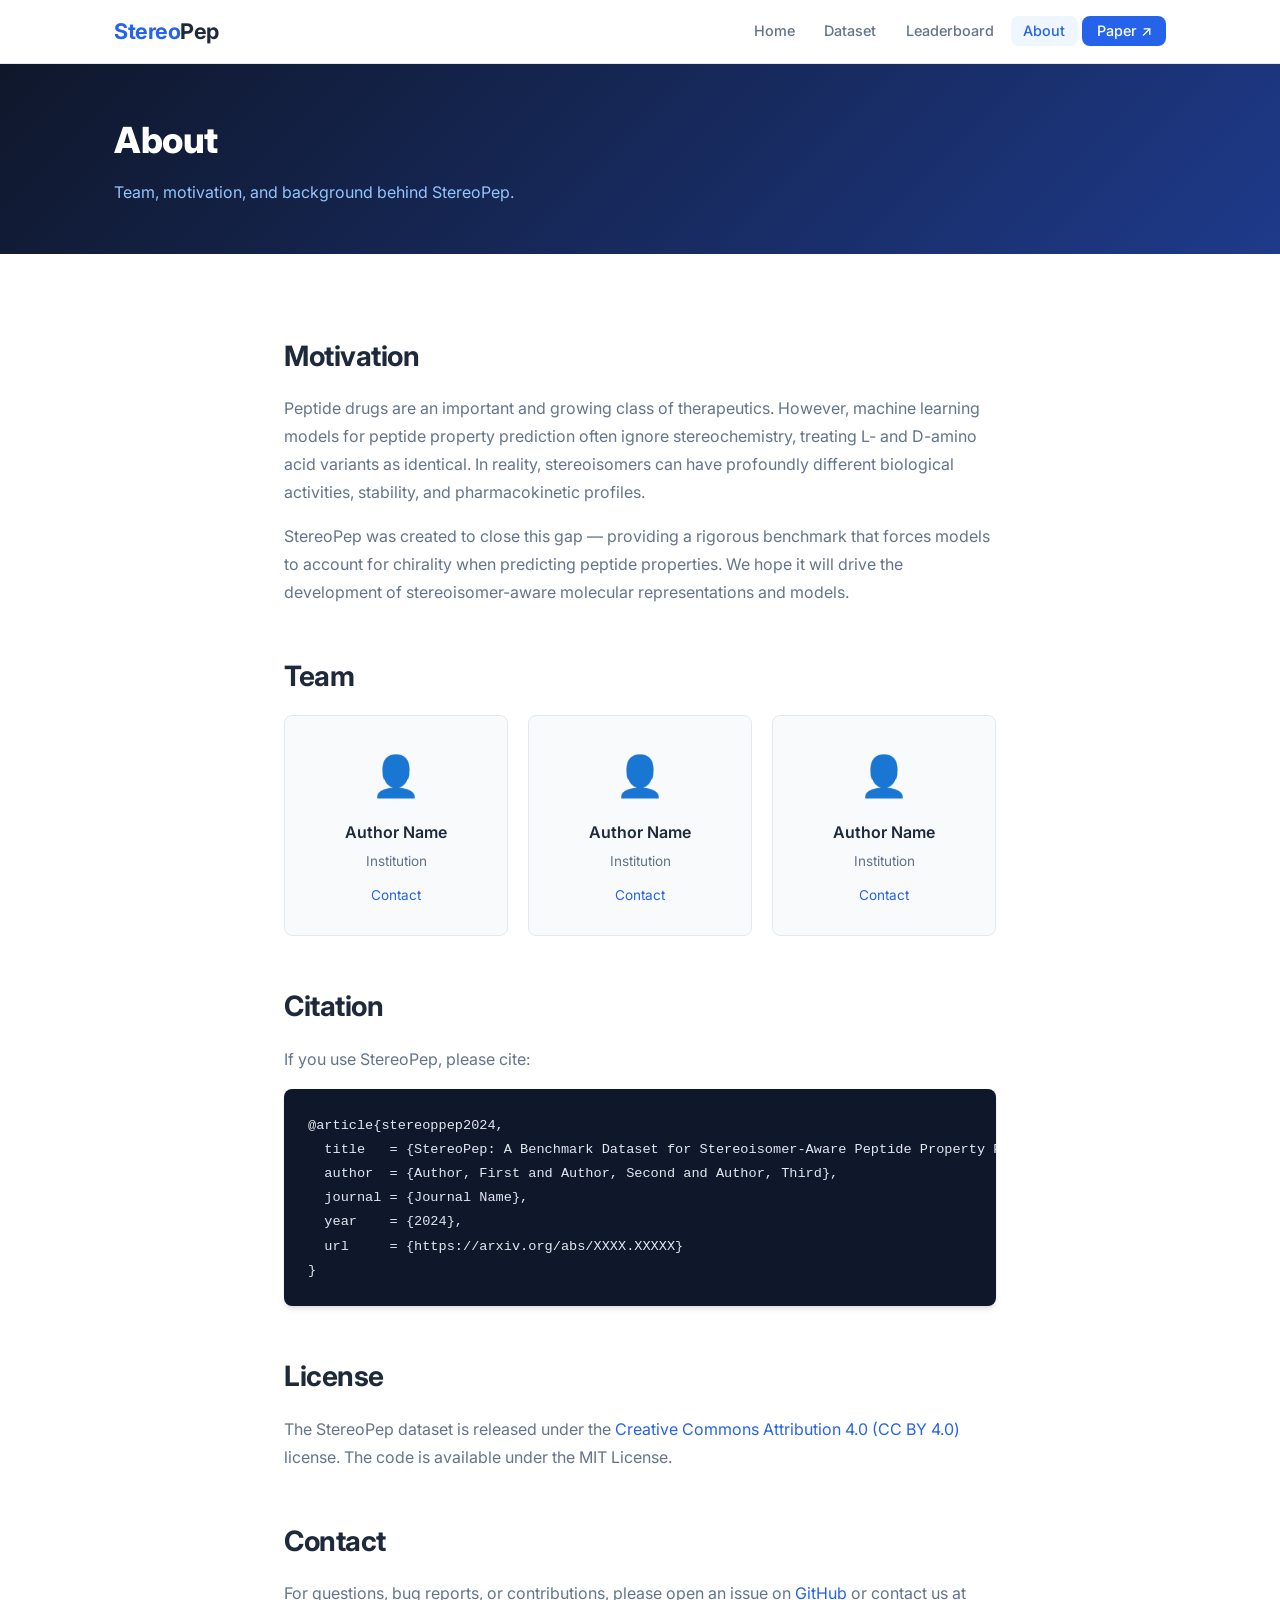
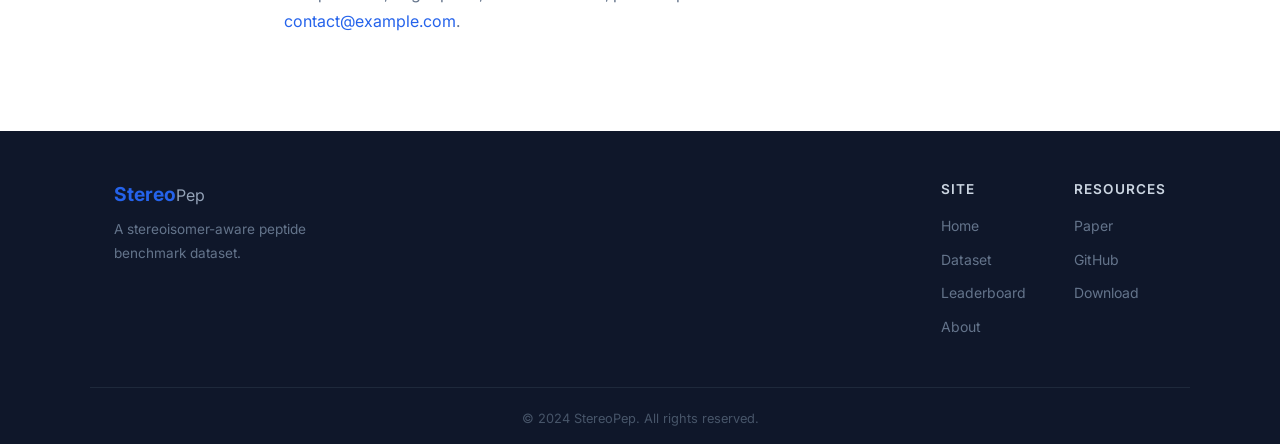
==== about.html @ b5c92046 "Added the template" ====
<!DOCTYPE html>
<html lang="en">
<head>
  <meta charset="UTF-8" />
  <meta name="viewport" content="width=device-width, initial-scale=1.0" />
  <title>About — StereoPep</title>
  <link rel="stylesheet" href="css/style.css" />
  <link rel="preconnect" href="https://fonts.googleapis.com" />
  <link href="https://fonts.googleapis.com/css2?family=Inter:wght@300;400;500;600;700&family=JetBrains+Mono:wght@400;500&display=swap" rel="stylesheet" />
</head>
<body>

  <nav class="navbar">
    <div class="container nav-inner">
      <a class="nav-logo" href="index.html"><span class="logo-accent">Stereo</span>Pep</a>
      <ul class="nav-links">
        <li><a href="index.html">Home</a></li>
        <li><a href="dataset.html">Dataset</a></li>
        <li><a href="leaderboard.html">Leaderboard</a></li>
        <li><a href="about.html" class="active">About</a></li>
        <li><a href="#" class="btn-nav" target="_blank" rel="noopener">Paper ↗</a></li>
      </ul>
      <button class="hamburger" aria-label="Toggle menu">&#9776;</button>
    </div>
  </nav>

  <div class="page-header">
    <div class="container">
      <h1>About</h1>
      <p>Team, motivation, and background behind StereoPep.</p>
    </div>
  </div>

  <section class="section section-white">
    <div class="container narrow">
      <h2 class="section-title">Motivation</h2>
      <p>
        Peptide drugs are an important and growing class of therapeutics. However, machine learning models
        for peptide property prediction often ignore stereochemistry, treating L- and D-amino acid variants
        as identical. In reality, stereoisomers can have profoundly different biological activities, stability,
        and pharmacokinetic profiles.
      </p>
      <p>
        StereoPep was created to close this gap — providing a rigorous benchmark that forces models to account
        for chirality when predicting peptide properties. We hope it will drive the development of
        stereoisomer-aware molecular representations and models.
      </p>

      <h2 class="section-title" style="margin-top: 3rem;">Team</h2>
      <div class="team-grid">
        <div class="team-card">
          <div class="team-avatar">👤</div>
          <h4>Author Name</h4>
          <p>Institution</p>
          <a href="#">Contact</a>
        </div>
        <div class="team-card">
          <div class="team-avatar">👤</div>
          <h4>Author Name</h4>
          <p>Institution</p>
          <a href="#">Contact</a>
        </div>
        <div class="team-card">
          <div class="team-avatar">👤</div>
          <h4>Author Name</h4>
          <p>Institution</p>
          <a href="#">Contact</a>
        </div>
      </div>

      <h2 class="section-title" style="margin-top: 3rem;">Citation</h2>
      <p>If you use StereoPep, please cite:</p>
      <pre class="code-block"><code>@article{stereoppep2024,
  title   = {StereoPep: A Benchmark Dataset for Stereoisomer-Aware Peptide Property Prediction},
  author  = {Author, First and Author, Second and Author, Third},
  journal = {Journal Name},
  year    = {2024},
  url     = {https://arxiv.org/abs/XXXX.XXXXX}
}</code></pre>

      <h2 class="section-title" style="margin-top: 3rem;">License</h2>
      <p>
        The StereoPep dataset is released under the
        <a href="https://creativecommons.org/licenses/by/4.0/" target="_blank" rel="noopener">Creative Commons Attribution 4.0 (CC BY 4.0)</a>
        license. The code is available under the MIT License.
      </p>

      <h2 class="section-title" style="margin-top: 3rem;">Contact</h2>
      <p>
        For questions, bug reports, or contributions, please open an issue on
        <a href="#" target="_blank" rel="noopener">GitHub</a> or contact us at
        <a href="mailto:contact@example.com">contact@example.com</a>.
      </p>
    </div>
  </section>

  <footer class="footer">
    <div class="container footer-inner">
      <div class="footer-brand">
        <span class="logo-accent">Stereo</span>Pep
        <p>A stereoisomer-aware peptide benchmark dataset.</p>
      </div>
      <div class="footer-links">
        <div class="footer-col">
          <h4>Site</h4>
          <ul>
            <li><a href="index.html">Home</a></li>
            <li><a href="dataset.html">Dataset</a></li>
            <li><a href="leaderboard.html">Leaderboard</a></li>
            <li><a href="about.html">About</a></li>
          </ul>
        </div>
        <div class="footer-col">
          <h4>Resources</h4>
          <ul>
            <li><a href="#" target="_blank" rel="noopener">Paper</a></li>
            <li><a href="#" target="_blank" rel="noopener">GitHub</a></li>
            <li><a href="#" target="_blank" rel="noopener">Download</a></li>
          </ul>
        </div>
      </div>
    </div>
    <div class="footer-bottom">
      <p>&copy; 2024 StereoPep. All rights reserved.</p>
    </div>
  </footer>

  <script src="js/main.js"></script>
</body>
</html>
---- css/style.css ----
/* ── Reset & Base ─────────────────────────────────────────────────── */
*, *::before, *::after { box-sizing: border-box; margin: 0; padding: 0; }

:root {
  --primary:     #2563eb;
  --primary-dk:  #1d4ed8;
  --accent:      #7c3aed;
  --bg-light:    #f8fafc;
  --bg-white:    #ffffff;
  --text:        #1e293b;
  --text-muted:  #64748b;
  --border:      #e2e8f0;
  --radius:      8px;
  --shadow:      0 1px 3px rgba(0,0,0,.08), 0 1px 2px rgba(0,0,0,.06);
  --shadow-md:   0 4px 6px -1px rgba(0,0,0,.1), 0 2px 4px -1px rgba(0,0,0,.06);
  --shadow-lg:   0 10px 15px -3px rgba(0,0,0,.1), 0 4px 6px -2px rgba(0,0,0,.05);
  --nav-h:       64px;
  --font:        'Inter', system-ui, sans-serif;
  --mono:        'JetBrains Mono', 'Fira Code', monospace;
}

html { scroll-behavior: smooth; }

body {
  font-family: var(--font);
  color: var(--text);
  background: var(--bg-white);
  line-height: 1.6;
  -webkit-font-smoothing: antialiased;
}

a { color: var(--primary); text-decoration: none; }
a:hover { text-decoration: underline; }

p { color: var(--text-muted); line-height: 1.75; }

/* ── Layout ───────────────────────────────────────────────────────── */
.container {
  max-width: 1100px;
  margin: 0 auto;
  padding: 0 1.5rem;
}
.container.narrow { max-width: 760px; }

/* ── Navbar ───────────────────────────────────────────────────────── */
.navbar {
  position: sticky;
  top: 0;
  z-index: 100;
  height: var(--nav-h);
  background: rgba(255,255,255,.92);
  backdrop-filter: blur(12px);
  border-bottom: 1px solid var(--border);
}

.nav-inner {
  display: flex;
  align-items: center;
  justify-content: space-between;
  height: 100%;
}

.nav-logo {
  font-size: 1.35rem;
  font-weight: 700;
  color: var(--text);
  text-decoration: none;
  letter-spacing: -.5px;
}

.logo-accent { color: var(--primary); }

.nav-links {
  display: flex;
  align-items: center;
  gap: 0.25rem;
  list-style: none;
}

.nav-links a {
  padding: .4rem .8rem;
  border-radius: var(--radius);
  font-size: .9rem;
  font-weight: 500;
  color: var(--text-muted);
  transition: color .15s, background .15s;
  text-decoration: none;
}

.nav-links a:hover,
.nav-links a.active {
  color: var(--primary);
  background: #eff6ff;
}

.btn-nav {
  background: var(--primary) !important;
  color: #fff !important;
  padding: .4rem .9rem !important;
}
.btn-nav:hover { background: var(--primary-dk) !important; }

.hamburger {
  display: none;
  background: none;
  border: none;
  font-size: 1.4rem;
  cursor: pointer;
  color: var(--text);
}

/* ── Hero ─────────────────────────────────────────────────────────── */
.hero {
  background: linear-gradient(135deg, #0f172a 0%, #1e3a8a 50%, #1d4ed8 100%);
  padding: 5rem 0 4rem;
  color: #fff;
  text-align: center;
}

.hero-inner { display: flex; flex-direction: column; align-items: center; gap: 1.5rem; }

.hero-badge {
  display: inline-block;
  background: rgba(255,255,255,.15);
  border: 1px solid rgba(255,255,255,.25);
  color: #bfdbfe;
  font-size: .8rem;
  font-weight: 600;
  letter-spacing: .08em;
  text-transform: uppercase;
  padding: .3rem .9rem;
  border-radius: 999px;
}

.hero-title {
  font-size: clamp(2.8rem, 6vw, 4.5rem);
  font-weight: 800;
  letter-spacing: -2px;
  color: #fff;
  line-height: 1.1;
}

.hero-title .accent { color: #93c5fd; }

.hero-subtitle {
  max-width: 640px;
  font-size: 1.1rem;
  color: #bfdbfe;
  line-height: 1.7;
}

.hero-stats {
  display: flex;
  gap: 1rem;
  flex-wrap: wrap;
  justify-content: center;
  margin: .5rem 0;
}

.stat-card {
  background: rgba(255,255,255,.1);
  border: 1px solid rgba(255,255,255,.2);
  border-radius: var(--radius);
  padding: 1rem 1.75rem;
  display: flex;
  flex-direction: column;
  align-items: center;
  gap: .2rem;
  min-width: 110px;
}

.stat-num {
  font-size: 1.6rem;
  font-weight: 700;
  color: #fff;
  letter-spacing: -.5px;
}

.stat-label {
  font-size: .78rem;
  font-weight: 500;
  color: #93c5fd;
  text-transform: uppercase;
  letter-spacing: .06em;
}

.hero-actions {
  display: flex;
  gap: .75rem;
  flex-wrap: wrap;
  justify-content: center;
}

/* ── Buttons ──────────────────────────────────────────────────────── */
.btn {
  display: inline-flex;
  align-items: center;
  gap: .4rem;
  padding: .6rem 1.4rem;
  border-radius: var(--radius);
  font-weight: 600;
  font-size: .9rem;
  cursor: pointer;
  border: 2px solid transparent;
  transition: all .15s;
  text-decoration: none;
}

.btn-primary {
  background: var(--primary);
  color: #fff;
}
.btn-primary:hover { background: var(--primary-dk); text-decoration: none; }

.btn-secondary {
  background: #fff;
  color: var(--primary);
}
.btn-secondary:hover { background: #eff6ff; text-decoration: none; }

.btn-outline {
  background: transparent;
  color: #fff;
  border-color: rgba(255,255,255,.4);
}
.btn-outline:hover { background: rgba(255,255,255,.1); border-color: #fff; text-decoration: none; }

/* ── Sections ─────────────────────────────────────────────────────── */
.section { padding: 5rem 0; }
.section-light { background: var(--bg-light); }
.section-white { background: var(--bg-white); }

.section-title {
  font-size: 1.75rem;
  font-weight: 700;
  color: var(--text);
  letter-spacing: -.5px;
  margin-bottom: 1rem;
}

.section-desc {
  max-width: 680px;
  font-size: 1rem;
  color: var(--text-muted);
  margin-bottom: 2.5rem;
  line-height: 1.75;
}

/* ── Cards ────────────────────────────────────────────────────────── */
.card-grid {
  display: grid;
  grid-template-columns: repeat(auto-fit, minmax(220px, 1fr));
  gap: 1.25rem;
}

.card {
  background: var(--bg-white);
  border: 1px solid var(--border);
  border-radius: var(--radius);
  padding: 1.75rem 1.5rem;
  box-shadow: var(--shadow);
  transition: box-shadow .2s, transform .2s;
}

.card:hover { box-shadow: var(--shadow-md); transform: translateY(-2px); }

.card-icon { font-size: 2rem; margin-bottom: .75rem; }

.card h3 {
  font-size: 1rem;
  font-weight: 600;
  color: var(--text);
  margin-bottom: .5rem;
}

.card p { font-size: .9rem; }

/* ── Tables ───────────────────────────────────────────────────────── */
.table-wrapper {
  overflow-x: auto;
  border-radius: var(--radius);
  border: 1px solid var(--border);
  box-shadow: var(--shadow);
}

.data-table {
  width: 100%;
  border-collapse: collapse;
  font-size: .9rem;
  background: var(--bg-white);
}

.data-table thead {
  background: #f1f5f9;
}

.data-table th {
  padding: .8rem 1rem;
  text-align: left;
  font-weight: 600;
  color: var(--text);
  white-space: nowrap;
  border-bottom: 1px solid var(--border);
}

.data-table td {
  padding: .75rem 1rem;
  color: var(--text-muted);
  border-bottom: 1px solid var(--border);
}

.data-table tr:last-child td { border-bottom: none; }

.data-table tbody tr:hover { background: #f8fafc; }

.rank-1 td { background: #fffbeb; }

/* ── Tags / Badges ────────────────────────────────────────────────── */
.tag {
  display: inline-block;
  padding: .2rem .6rem;
  border-radius: 999px;
  font-size: .75rem;
  font-weight: 600;
  letter-spacing: .04em;
}

.tag-class { background: #dbeafe; color: #1d4ed8; }
.tag-reg   { background: #dcfce7; color: #15803d; }
.tag-bio   { background: #fce7f3; color: #be185d; }
.tag-phys  { background: #ede9fe; color: #6d28d9; }

/* ── Leaderboard ──────────────────────────────────────────────────── */
.lb-meta {
  display: flex;
  align-items: center;
  justify-content: space-between;
  flex-wrap: wrap;
  gap: 1rem;
  margin-bottom: 2rem;
}

.lb-filters { display: flex; gap: .5rem; flex-wrap: wrap; }

.filter-btn {
  padding: .35rem .9rem;
  border-radius: var(--radius);
  border: 1px solid var(--border);
  background: var(--bg-white);
  font-size: .85rem;
  font-weight: 500;
  cursor: pointer;
  color: var(--text-muted);
  transition: all .15s;
}

.filter-btn.active,
.filter-btn:hover {
  background: var(--primary);
  color: #fff;
  border-color: var(--primary);
}

.lb-section { margin-bottom: 3.5rem; }

.rank-badge {
  display: inline-flex;
  align-items: center;
  justify-content: center;
  width: 26px;
  height: 26px;
  border-radius: 50%;
  font-size: .8rem;
  font-weight: 700;
}

.rank-badge.gold   { background: #fef08a; color: #854d0e; }
.rank-badge.silver { background: #e2e8f0; color: #475569; }
.rank-badge.bronze { background: #fed7aa; color: #9a3412; }

/* ── Dataset page ─────────────────────────────────────────────────── */
.dataset-entry {
  background: var(--bg-white);
  border: 1px solid var(--border);
  border-radius: var(--radius);
  padding: 2rem;
  margin-bottom: 2rem;
  box-shadow: var(--shadow);
}

.dataset-header {
  display: flex;
  align-items: center;
  gap: 1rem;
  flex-wrap: wrap;
  margin-bottom: 1rem;
}

.dataset-header h3 {
  font-size: 1.2rem;
  font-weight: 700;
  color: var(--text);
}

.dataset-tags { display: flex; gap: .4rem; flex-wrap: wrap; }

.dataset-entry p { margin-bottom: 1.25rem; }

.download-grid {
  display: grid;
  grid-template-columns: repeat(auto-fit, minmax(200px, 1fr));
  gap: 1rem;
  margin-bottom: 1rem;
}

.download-card {
  display: flex;
  flex-direction: column;
  align-items: center;
  gap: .5rem;
  padding: 1.75rem 1rem;
  background: var(--bg-white);
  border: 2px solid var(--border);
  border-radius: var(--radius);
  text-decoration: none;
  transition: border-color .15s, box-shadow .15s, transform .15s;
}

.download-card:hover {
  border-color: var(--primary);
  box-shadow: var(--shadow-md);
  transform: translateY(-2px);
  text-decoration: none;
}

.dl-icon { font-size: 2.2rem; }
.dl-label { font-weight: 600; font-size: .95rem; color: var(--text); }
.dl-format { font-size: .8rem; color: var(--text-muted); font-family: var(--mono); }

.feature-list {
  padding-left: 1.25rem;
  display: flex;
  flex-direction: column;
  gap: .5rem;
  margin-top: .5rem;
}

.feature-list li { color: var(--text-muted); font-size: .9rem; }
.feature-list strong { color: var(--text); }

/* ── Code block ───────────────────────────────────────────────────── */
.code-block {
  background: #0f172a;
  color: #e2e8f0;
  padding: 1.5rem;
  border-radius: var(--radius);
  font-family: var(--mono);
  font-size: .85rem;
  line-height: 1.7;
  overflow-x: auto;
  box-shadow: var(--shadow-md);
}

/* ── Page header (inner pages) ────────────────────────────────────── */
.page-header {
  background: linear-gradient(135deg, #0f172a, #1e3a8a);
  padding: 3rem 0;
  color: #fff;
}

.page-header h1 {
  font-size: 2.25rem;
  font-weight: 800;
  letter-spacing: -.5px;
  color: #fff;
  margin-bottom: .5rem;
}

.page-header p { color: #93c5fd; font-size: 1rem; }

/* ── About / Team ─────────────────────────────────────────────────── */
.narrow p { margin-bottom: 1rem; }

.team-grid {
  display: grid;
  grid-template-columns: repeat(auto-fit, minmax(180px, 1fr));
  gap: 1.25rem;
  margin-top: 1rem;
}

.team-card {
  text-align: center;
  padding: 1.75rem 1rem;
  background: var(--bg-light);
  border: 1px solid var(--border);
  border-radius: var(--radius);
}

.team-avatar {
  font-size: 2.5rem;
  margin-bottom: .75rem;
}

.team-card h4 { font-size: 1rem; font-weight: 600; color: var(--text); margin-bottom: .25rem; }
.team-card p  { font-size: .85rem; margin-bottom: .5rem; }
.team-card a  { font-size: .85rem; }

/* ── Footer ───────────────────────────────────────────────────────── */
.footer {
  background: #0f172a;
  color: #94a3b8;
  padding: 3rem 0 0;
}

.footer-inner {
  display: flex;
  justify-content: space-between;
  gap: 3rem;
  flex-wrap: wrap;
  padding-bottom: 3rem;
  border-bottom: 1px solid #1e293b;
}

.footer-brand { max-width: 260px; }
.footer-brand .logo-accent { font-size: 1.2rem; font-weight: 700; }
.footer-brand p { font-size: .85rem; margin-top: .5rem; color: #64748b; }

.footer-links { display: flex; gap: 3rem; flex-wrap: wrap; }

.footer-col h4 {
  font-size: .85rem;
  font-weight: 600;
  text-transform: uppercase;
  letter-spacing: .08em;
  color: #cbd5e1;
  margin-bottom: .75rem;
}

.footer-col ul { list-style: none; display: flex; flex-direction: column; gap: .5rem; }

.footer-col a {
  font-size: .875rem;
  color: #64748b;
  text-decoration: none;
  transition: color .15s;
}

.footer-col a:hover { color: #93c5fd; }

.footer-bottom {
  padding: 1.25rem 0;
  text-align: center;
}

.footer-bottom p { font-size: .8rem; color: #475569; }

/* ── Responsive ───────────────────────────────────────────────────── */
@media (max-width: 700px) {
  .nav-links { display: none; flex-direction: column; gap: .5rem; }
  .nav-links.open {
    display: flex;
    position: absolute;
    top: var(--nav-h);
    left: 0; right: 0;
    background: #fff;
    border-bottom: 1px solid var(--border);
    padding: 1rem 1.5rem;
    box-shadow: var(--shadow-md);
  }
  .hamburger { display: block; }

  .hero { padding: 3rem 0 2.5rem; }
  .hero-title { font-size: 2.5rem; }
  .stat-card { padding: .75rem 1.25rem; }

  .section { padding: 3rem 0; }
  .section-title { font-size: 1.4rem; }

  .footer-inner { flex-direction: column; gap: 2rem; }
  .footer-links { gap: 2rem; }

  .lb-meta { flex-direction: column; align-items: flex-start; }
}
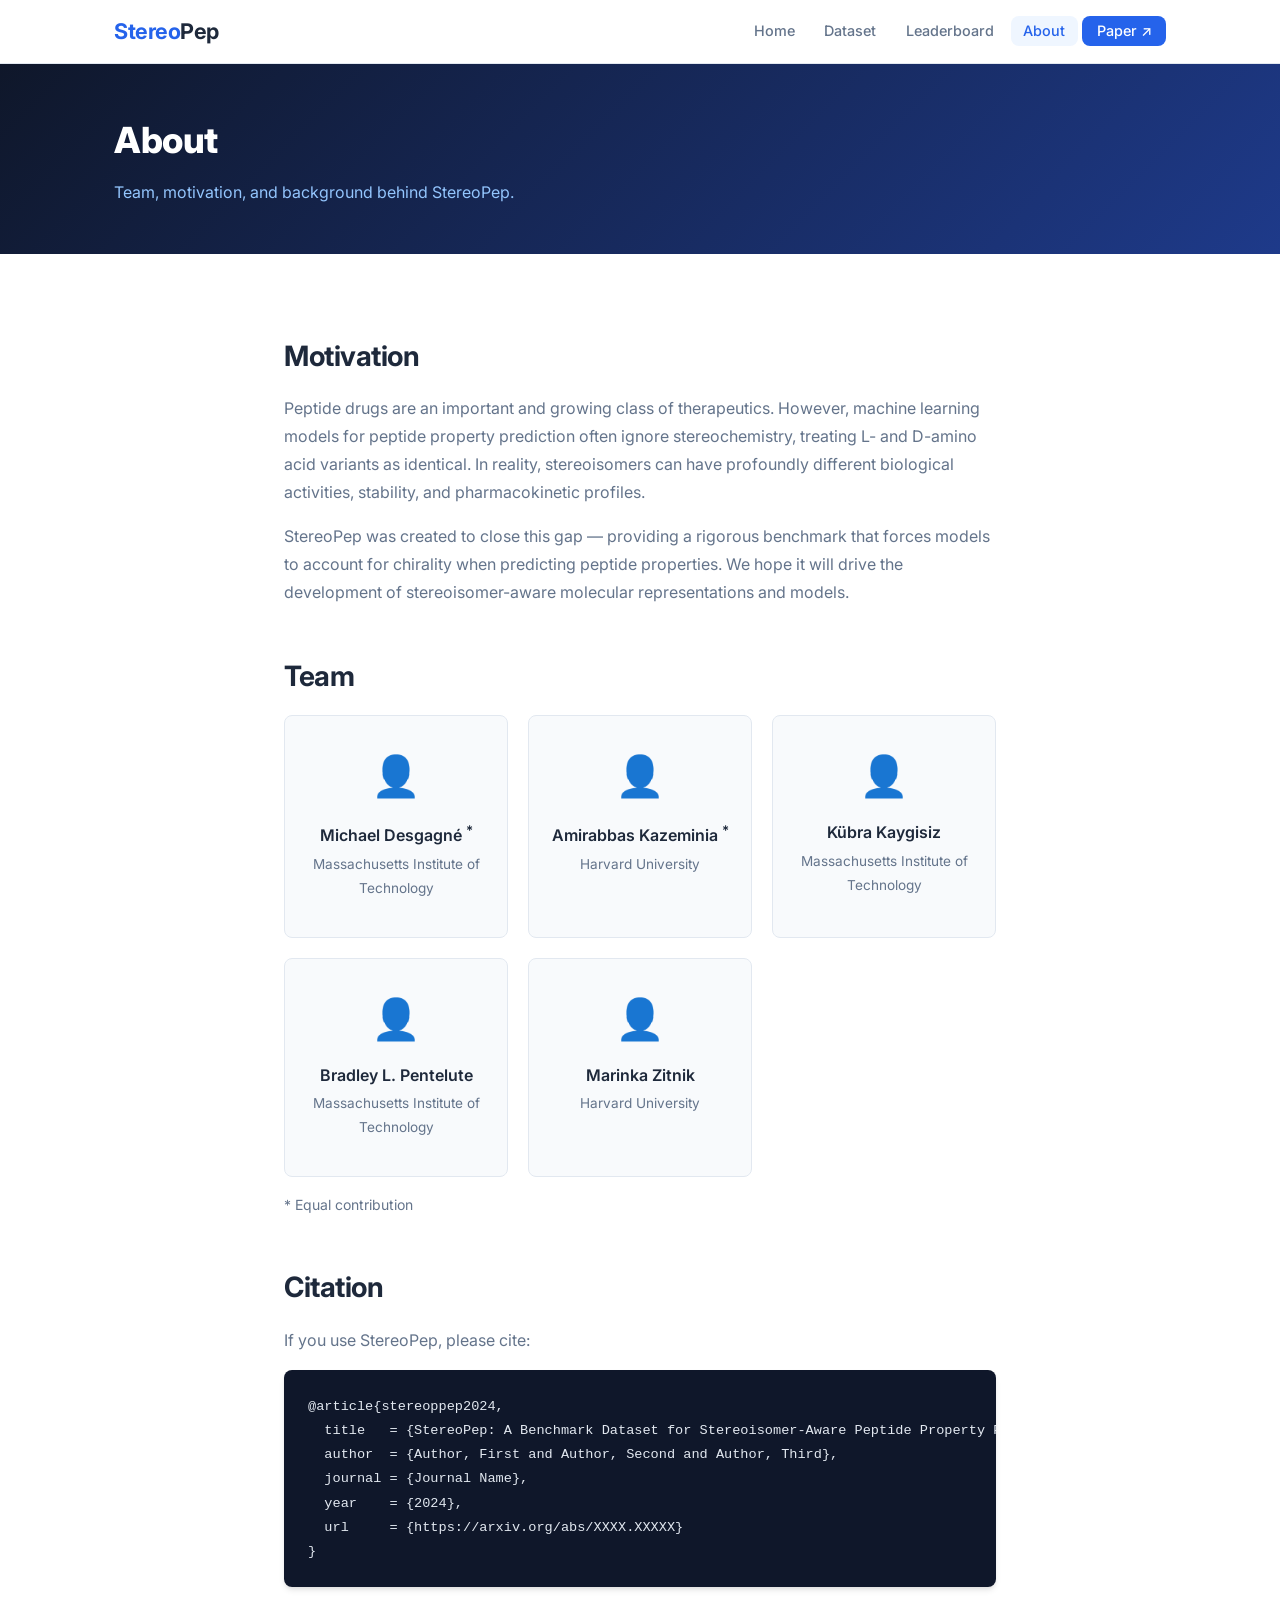
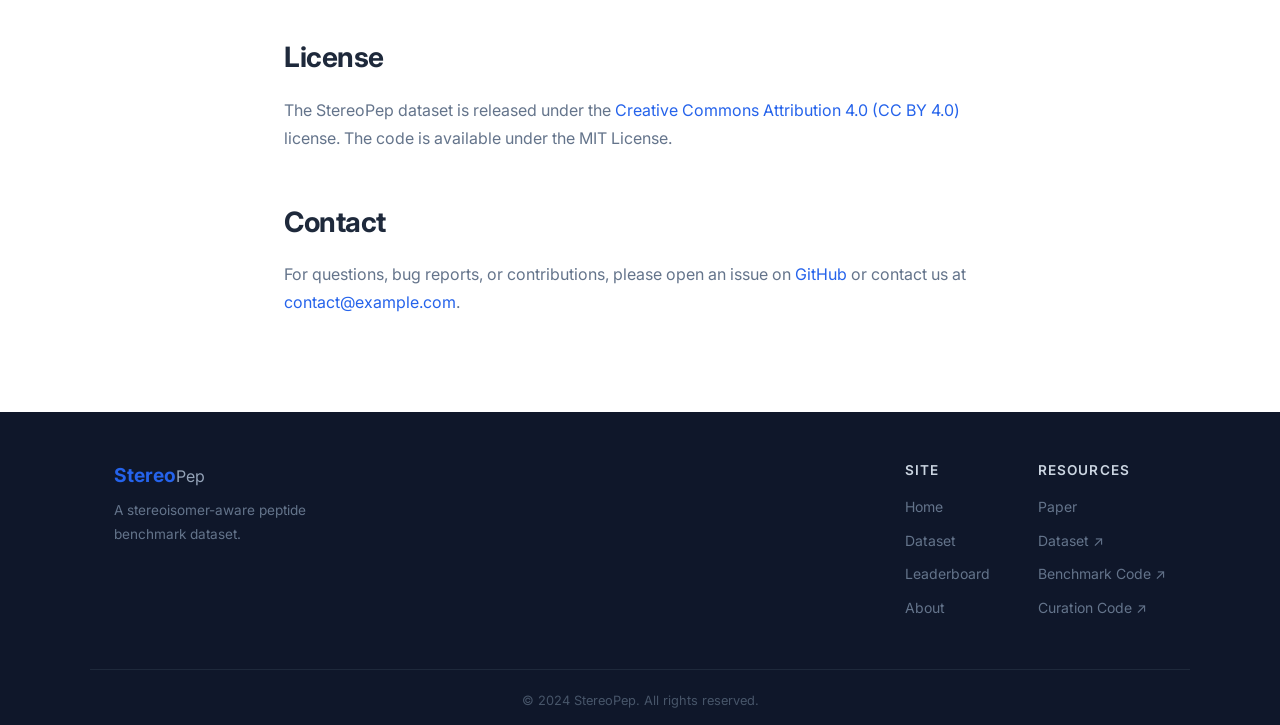
==== commit dff4159b: "Updated the links" ====
--- a/about.html
+++ b/about.html
@@ -50,23 +50,31 @@
       <div class="team-grid">
         <div class="team-card">
           <div class="team-avatar">👤</div>
-          <h4>Author Name</h4>
-          <p>Institution</p>
-          <a href="#">Contact</a>
+          <h4>Michael Desgagné <sup>*</sup></h4>
+          <p>Massachusetts Institute of Technology</p>
         </div>
         <div class="team-card">
           <div class="team-avatar">👤</div>
-          <h4>Author Name</h4>
-          <p>Institution</p>
-          <a href="#">Contact</a>
+          <h4>Amirabbas Kazeminia <sup>*</sup></h4>
+          <p>Harvard University</p>
         </div>
         <div class="team-card">
           <div class="team-avatar">👤</div>
-          <h4>Author Name</h4>
-          <p>Institution</p>
-          <a href="#">Contact</a>
+          <h4>Kübra Kaygisiz</h4>
+          <p>Massachusetts Institute of Technology</p>
+        </div>
+        <div class="team-card">
+          <div class="team-avatar">👤</div>
+          <h4>Bradley L. Pentelute</h4>
+          <p>Massachusetts Institute of Technology</p>
+        </div>
+        <div class="team-card">
+          <div class="team-avatar">👤</div>
+          <h4>Marinka Zitnik</h4>
+          <p>Harvard University</p>
         </div>
       </div>
+      <p style="margin-top: 1rem; font-size: 0.875rem; color: var(--text-muted);">* Equal contribution</p>
 
       <h2 class="section-title" style="margin-top: 3rem;">Citation</h2>
       <p>If you use StereoPep, please cite:</p>
@@ -88,7 +96,7 @@
       <h2 class="section-title" style="margin-top: 3rem;">Contact</h2>
       <p>
         For questions, bug reports, or contributions, please open an issue on
-        <a href="#" target="_blank" rel="noopener">GitHub</a> or contact us at
+        <a href="https://github.com/amirika20/StereoPep-Benchmarks" target="_blank" rel="noopener">GitHub</a> or contact us at
         <a href="mailto:contact@example.com">contact@example.com</a>.
       </p>
     </div>
@@ -114,8 +122,9 @@
           <h4>Resources</h4>
           <ul>
             <li><a href="#" target="_blank" rel="noopener">Paper</a></li>
-            <li><a href="#" target="_blank" rel="noopener">GitHub</a></li>
-            <li><a href="#" target="_blank" rel="noopener">Download</a></li>
+            <li><a href="https://huggingface.co/datasets/amirka20/StereoPep" target="_blank" rel="noopener">Dataset ↗</a></li>
+            <li><a href="https://github.com/amirika20/StereoPep-Benchmarks" target="_blank" rel="noopener">Benchmark Code ↗</a></li>
+            <li><a href="https://github.com/amirika20/StereoPep-Curation" target="_blank" rel="noopener">Curation Code ↗</a></li>
           </ul>
         </div>
       </div>
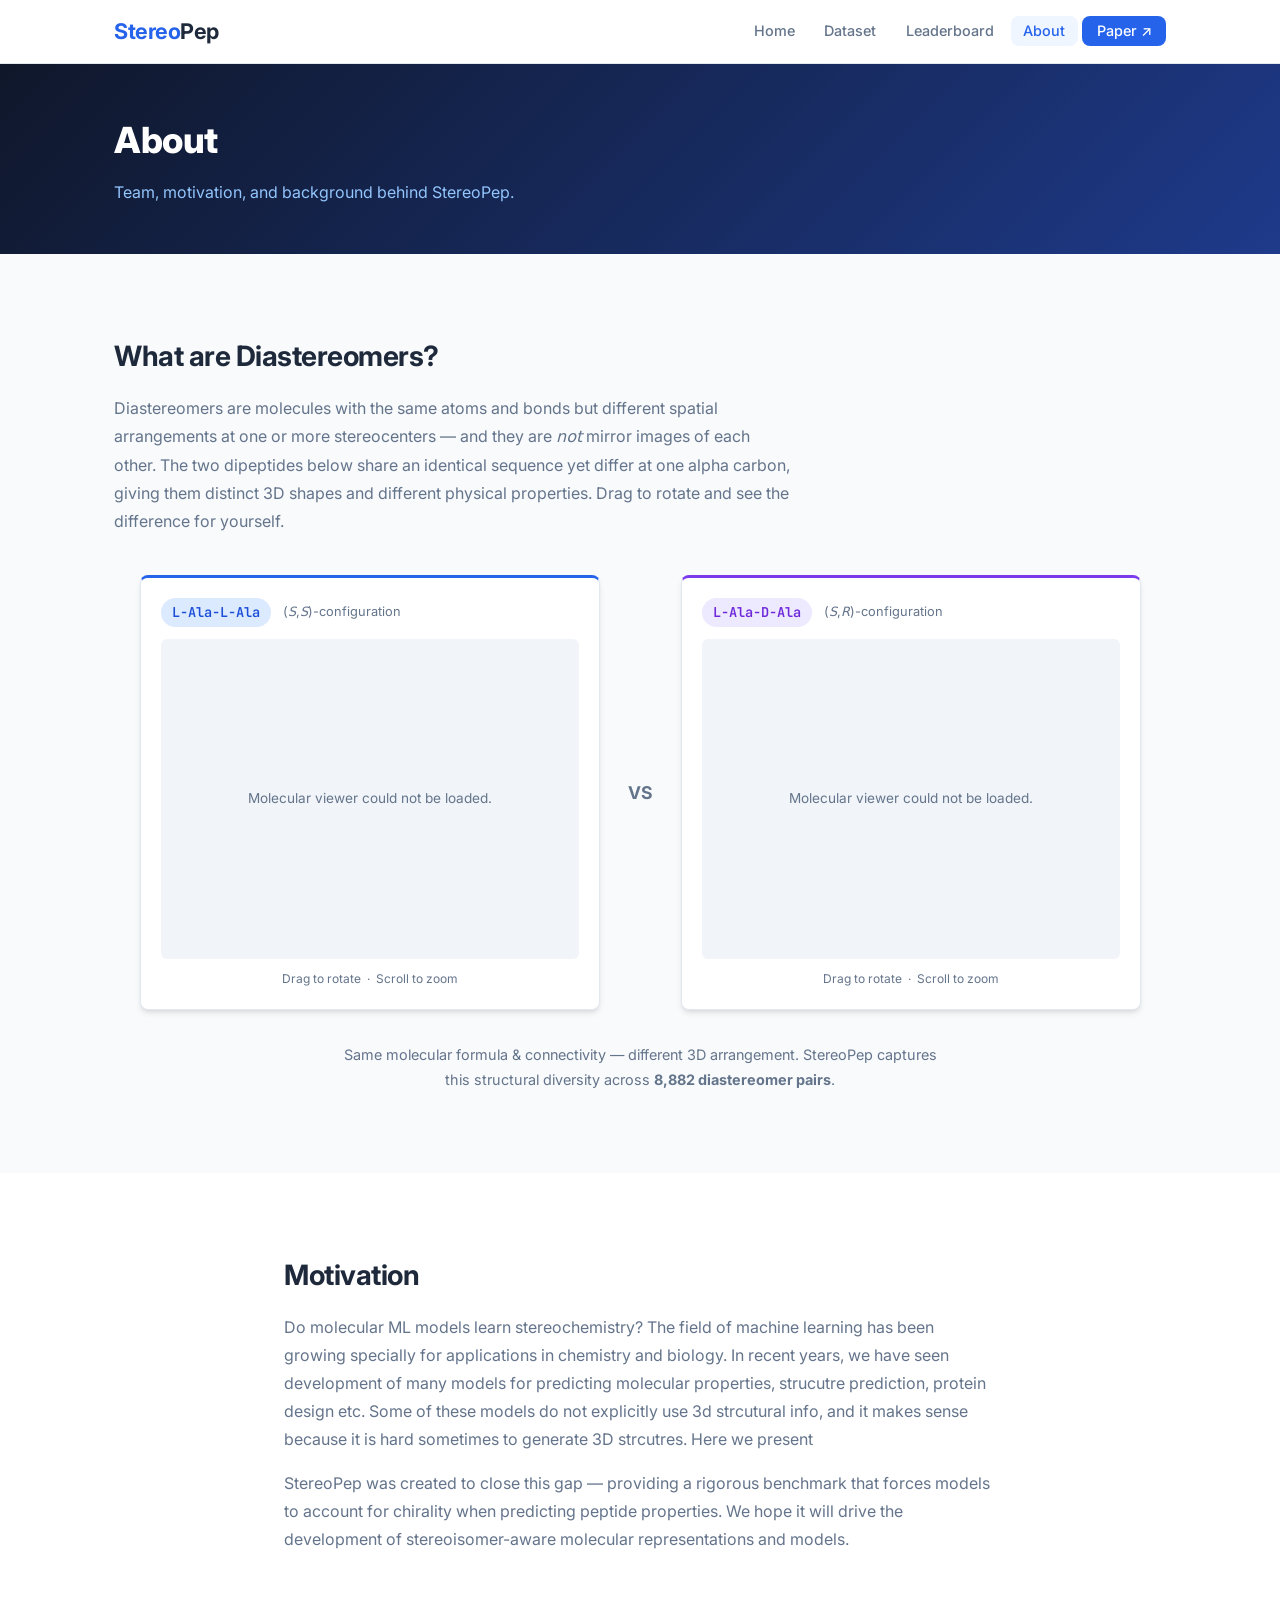
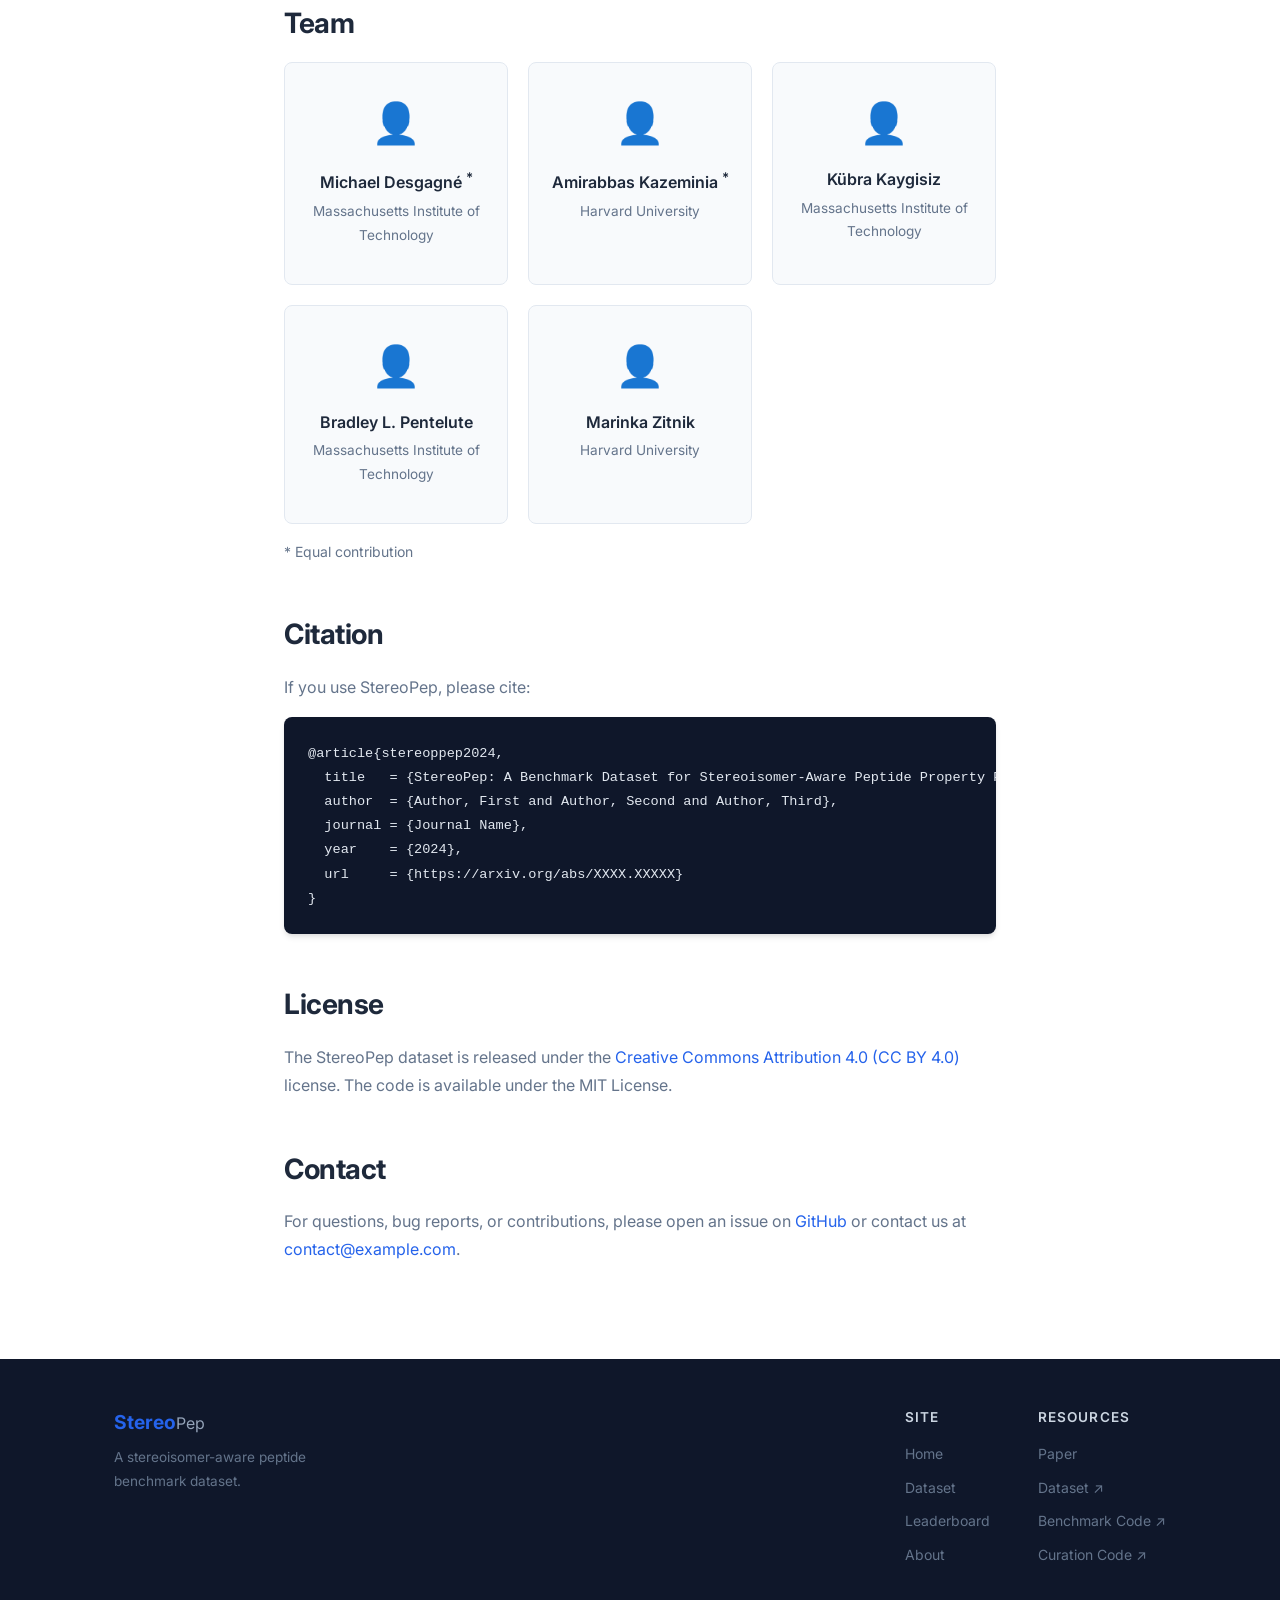
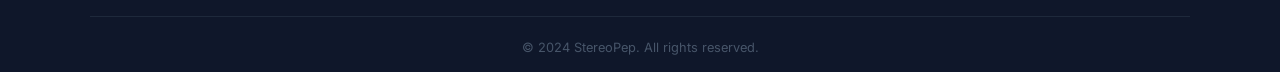
==== commit 3c68173f: "added animation for diastereomers" ====
--- a/about.html
+++ b/about.html
@@ -31,14 +31,56 @@
     </div>
   </div>
 
+  <!-- ── Diastereomer 3D Viewer ────────────────────────────────────── -->
+  <section class="section section-light" id="diastereomers-3d">
+    <div class="container">
+      <h2 class="section-title">What are Diastereomers?</h2>
+      <p class="section-desc">
+        Diastereomers are molecules with the same atoms and bonds but different spatial
+        arrangements at one or more stereocenters — and they are <em>not</em> mirror images of
+        each other. The two dipeptides below share an identical sequence yet differ at one
+        alpha carbon, giving them distinct 3D shapes and different physical properties.
+        Drag to rotate and see the difference for yourself.
+      </p>
+      <div class="mol-viewer-row">
+        <div class="mol-card mol-card-ll">
+          <div class="mol-card-header">
+            <span class="mol-badge mol-badge-ll">L-Ala-L-Ala</span>
+            <span class="mol-config">(<em>S</em>,<em>S</em>)-configuration</span>
+          </div>
+          <div id="viewer-ll" class="mol-canvas">
+            <div class="mol-loading">Loading molecule&hellip;</div>
+          </div>
+          <p class="mol-hint">Drag to rotate &nbsp;&middot;&nbsp; Scroll to zoom</p>
+        </div>
+
+        <div class="mol-vs">VS</div>
+
+        <div class="mol-card mol-card-ld">
+          <div class="mol-card-header">
+            <span class="mol-badge mol-badge-ld">L-Ala-D-Ala</span>
+            <span class="mol-config">(<em>S</em>,<em>R</em>)-configuration</span>
+          </div>
+          <div id="viewer-ld" class="mol-canvas">
+            <div class="mol-loading">Loading molecule&hellip;</div>
+          </div>
+          <p class="mol-hint">Drag to rotate &nbsp;&middot;&nbsp; Scroll to zoom</p>
+        </div>
+      </div>
+      <p class="mol-note">
+        Same molecular formula &amp; connectivity &mdash; different 3D arrangement.
+        StereoPep captures this structural diversity across <strong>8,882 diastereomer pairs</strong>.
+      </p>
+    </div>
+  </section>
+
   <section class="section section-white">
     <div class="container narrow">
       <h2 class="section-title">Motivation</h2>
       <p>
-        Peptide drugs are an important and growing class of therapeutics. However, machine learning models
-        for peptide property prediction often ignore stereochemistry, treating L- and D-amino acid variants
-        as identical. In reality, stereoisomers can have profoundly different biological activities, stability,
-        and pharmacokinetic profiles.
+        Do molecular ML models learn stereochemistry? The field of machine learning has been growing specially for applications in chemistry and biology. In recent years, we have seen development of 
+        many models for predicting molecular properties, strucutre prediction, protein design etc. Some of these models do not explicitly use 3d strcutural info, and it makes sense because it is hard sometimes to
+        generate 3D strcutres. Here we present  
       </p>
       <p>
         StereoPep was created to close this gap — providing a rigorous benchmark that forces models to account
@@ -135,5 +177,75 @@
   </footer>
 
   <script src="js/main.js"></script>
+
+  <script src="https://3dmol.org/build/3Dmol-min.js"></script>
+  <script>
+  (function () {
+    var SMILES = {
+      ll: 'N[C@@H](C)C(=O)N[C@@H](C)C(=O)O',
+      ld: 'N[C@@H](C)C(=O)N[C@H](C)C(=O)O'
+    };
+
+    function fetchSDF(smiles) {
+      var url = 'https://pubchem.ncbi.nlm.nih.gov/rest/pug/compound/smiles/' +
+                encodeURIComponent(smiles) + '/SDF?record_type=3d';
+      return fetch(url).then(function (res) {
+        if (!res.ok) throw new Error('HTTP ' + res.status);
+        return res.text();
+      }).then(function (text) {
+        if (text.length < 100 || text.indexOf('PUGREST.NotFound') !== -1)
+          throw new Error('Compound not found');
+        return text;
+      });
+    }
+
+    function renderMolecule(containerId, sdfData, bgColor) {
+      var el = document.getElementById(containerId);
+      if (!el) return;
+      var loading = el.querySelector('.mol-loading');
+      if (loading) loading.remove();
+
+      var viewer = $3Dmol.createViewer(el, { backgroundColor: bgColor, antialias: true });
+      viewer.addModel(sdfData, 'sdf');
+      viewer.setStyle({}, {
+        stick: { radius: 0.12, colorscheme: 'Jmol' },
+        sphere: { scale: 0.25, colorscheme: 'Jmol' }
+      });
+      viewer.zoomTo();
+      viewer.render();
+    }
+
+    function showError(containerId, msg) {
+      var el = document.getElementById(containerId);
+      if (!el) return;
+      el.innerHTML = '<div class="mol-error">' + msg + '</div>';
+    }
+
+    function init() {
+      if (typeof $3Dmol === 'undefined') {
+        showError('viewer-ll', 'Molecular viewer could not be loaded.');
+        showError('viewer-ld', 'Molecular viewer could not be loaded.');
+        return;
+      }
+      Promise.allSettled([fetchSDF(SMILES.ll), fetchSDF(SMILES.ld)])
+        .then(function (results) {
+          if (results[0].status === 'fulfilled')
+            renderMolecule('viewer-ll', results[0].value, '#eef4ff');
+          else
+            showError('viewer-ll', 'Could not fetch structure — check your connection.');
+
+          if (results[1].status === 'fulfilled')
+            renderMolecule('viewer-ld', results[1].value, '#f5f0ff');
+          else
+            showError('viewer-ld', 'Could not fetch structure — check your connection.');
+        });
+    }
+
+    if (document.readyState === 'loading')
+      document.addEventListener('DOMContentLoaded', init);
+    else
+      init();
+  })();
+  </script>
 </body>
 </html>
--- a/css/style.css
+++ b/css/style.css
@@ -554,6 +554,132 @@
 
 .footer-bottom p { font-size: .8rem; color: #475569; }
 
+/* ── Diastereomer teaser banner ───────────────────────────────────── */
+.diast-teaser {
+  background: #eff6ff;
+  border-top: 1px solid #bfdbfe;
+  border-bottom: 1px solid #bfdbfe;
+  padding: 0.8rem 0;
+}
+
+.diast-teaser-inner {
+  display: flex;
+  align-items: center;
+  gap: 0.75rem;
+}
+
+.diast-teaser-icon { font-size: 1.2rem; flex-shrink: 0; }
+
+.diast-teaser p {
+  margin: 0;
+  font-size: 0.9rem;
+  color: var(--text-muted);
+  line-height: 1.5;
+}
+
+.diast-teaser a {
+  color: var(--primary);
+  font-weight: 600;
+}
+
+/* ── Molecular Viewer ─────────────────────────────────────────────── */
+.mol-viewer-row {
+  display: flex;
+  align-items: flex-start;
+  gap: 1.5rem;
+  justify-content: center;
+  flex-wrap: wrap;
+  margin-bottom: 2rem;
+}
+
+.mol-card {
+  flex: 1;
+  min-width: 280px;
+  max-width: 460px;
+  background: var(--bg-white);
+  border: 1px solid var(--border);
+  border-radius: var(--radius);
+  padding: 1.25rem;
+  box-shadow: var(--shadow-md);
+}
+
+.mol-card-ll { border-top: 3px solid #2563eb; }
+.mol-card-ld { border-top: 3px solid #7c3aed; }
+
+.mol-card-header {
+  display: flex;
+  align-items: center;
+  gap: 0.75rem;
+  margin-bottom: 0.75rem;
+  flex-wrap: wrap;
+}
+
+.mol-badge {
+  font-family: var(--mono);
+  font-size: 0.85rem;
+  font-weight: 600;
+  padding: 0.2rem 0.7rem;
+  border-radius: 999px;
+}
+
+.mol-badge-ll { background: #dbeafe; color: #1d4ed8; }
+.mol-badge-ld { background: #ede9fe; color: #6d28d9; }
+
+.mol-config {
+  font-size: 0.8rem;
+  color: var(--text-muted);
+}
+
+.mol-canvas {
+  width: 100%;
+  height: 320px;
+  border-radius: 6px;
+  background: #f1f5f9;
+  position: relative;
+  overflow: hidden;
+}
+
+.mol-loading,
+.mol-error {
+  position: absolute;
+  inset: 0;
+  display: flex;
+  align-items: center;
+  justify-content: center;
+  font-size: 0.85rem;
+  color: var(--text-muted);
+  text-align: center;
+  padding: 1rem;
+  pointer-events: none;
+}
+
+.mol-hint {
+  margin-top: 0.6rem;
+  font-size: 0.75rem;
+  color: var(--text-muted);
+  text-align: center;
+}
+
+.mol-vs {
+  display: flex;
+  align-items: center;
+  justify-content: center;
+  font-size: 1.1rem;
+  font-weight: 700;
+  color: var(--text-muted);
+  align-self: center;
+  flex-shrink: 0;
+  padding: 0 0.25rem;
+}
+
+.mol-note {
+  text-align: center;
+  max-width: 620px;
+  margin: 0 auto;
+  font-size: 0.9rem;
+  color: var(--text-muted);
+}
+
 /* ── Responsive ───────────────────────────────────────────────────── */
 @media (max-width: 700px) {
   .nav-links { display: none; flex-direction: column; gap: .5rem; }
@@ -580,4 +706,7 @@
   .footer-links { gap: 2rem; }
 
   .lb-meta { flex-direction: column; align-items: flex-start; }
-}
+
+  .mol-canvas { height: 240px; }
+  .mol-vs { padding: 0.25rem 0; }
+}
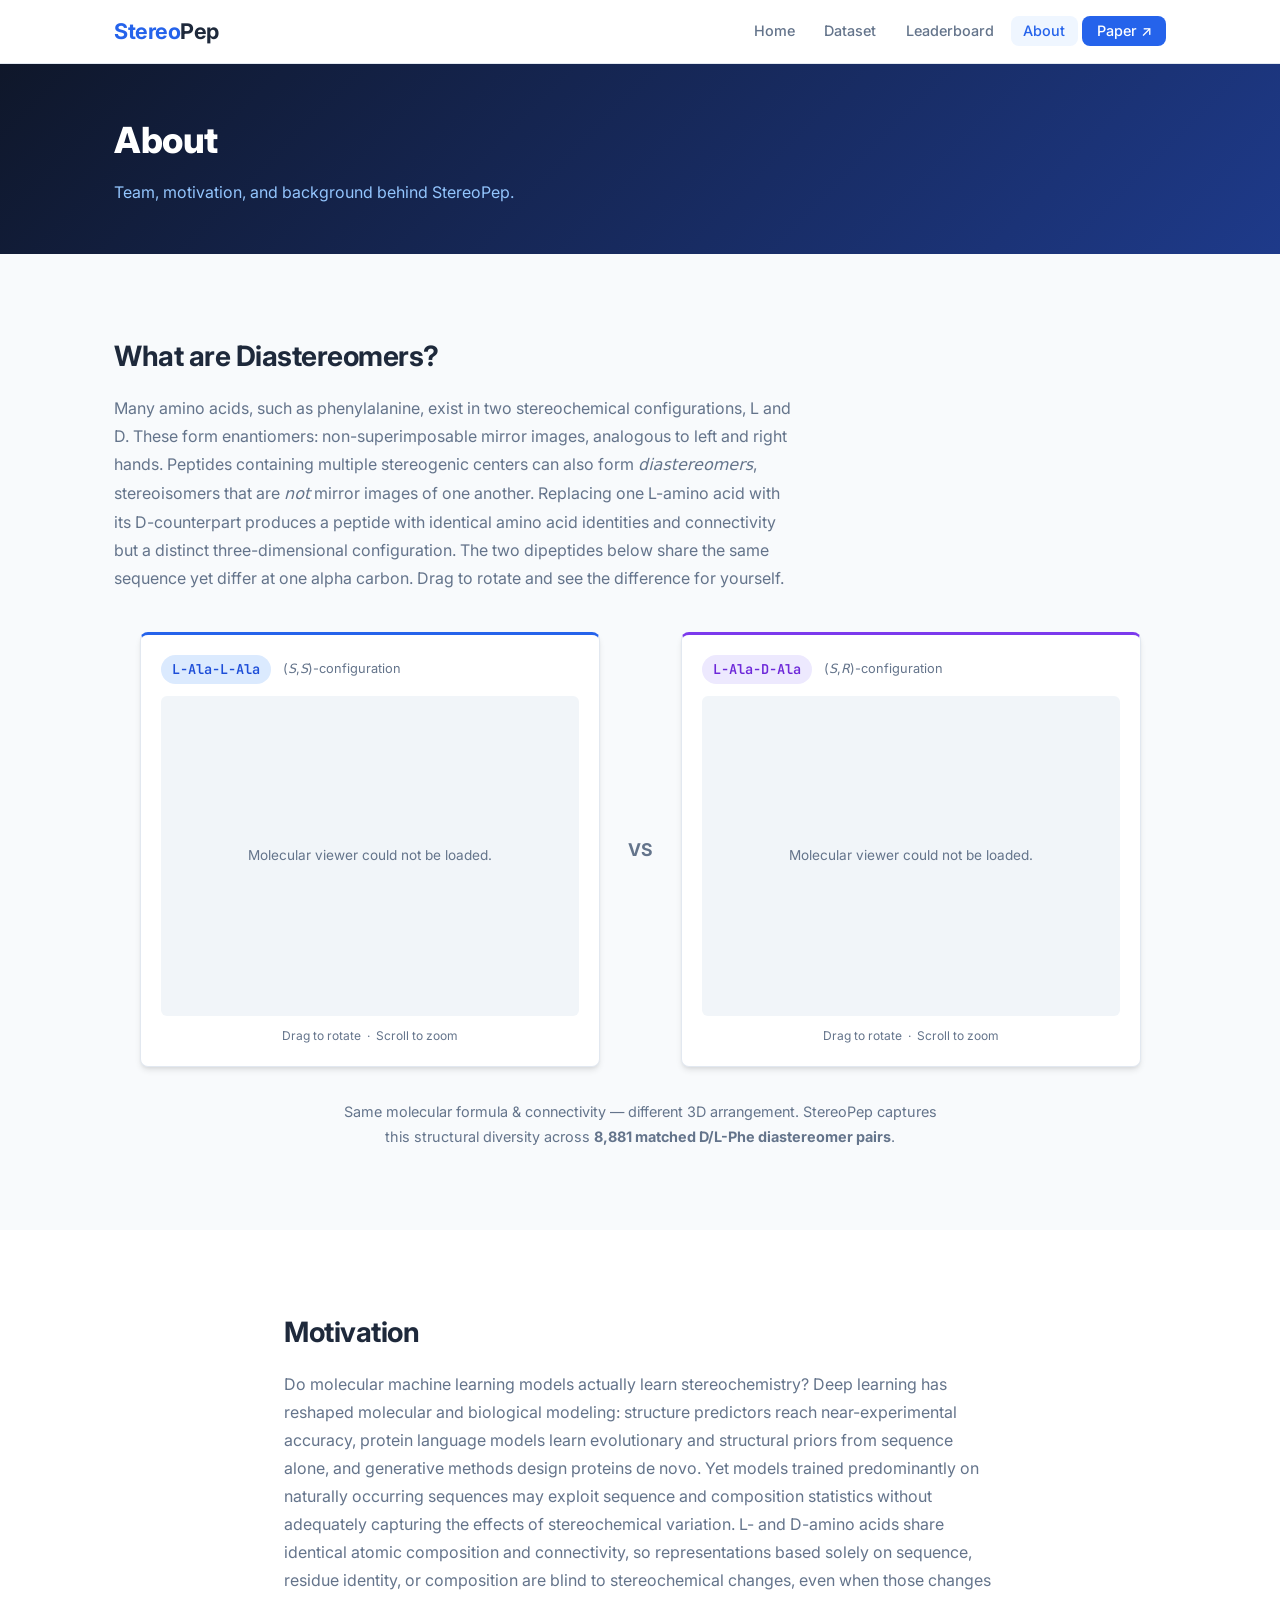
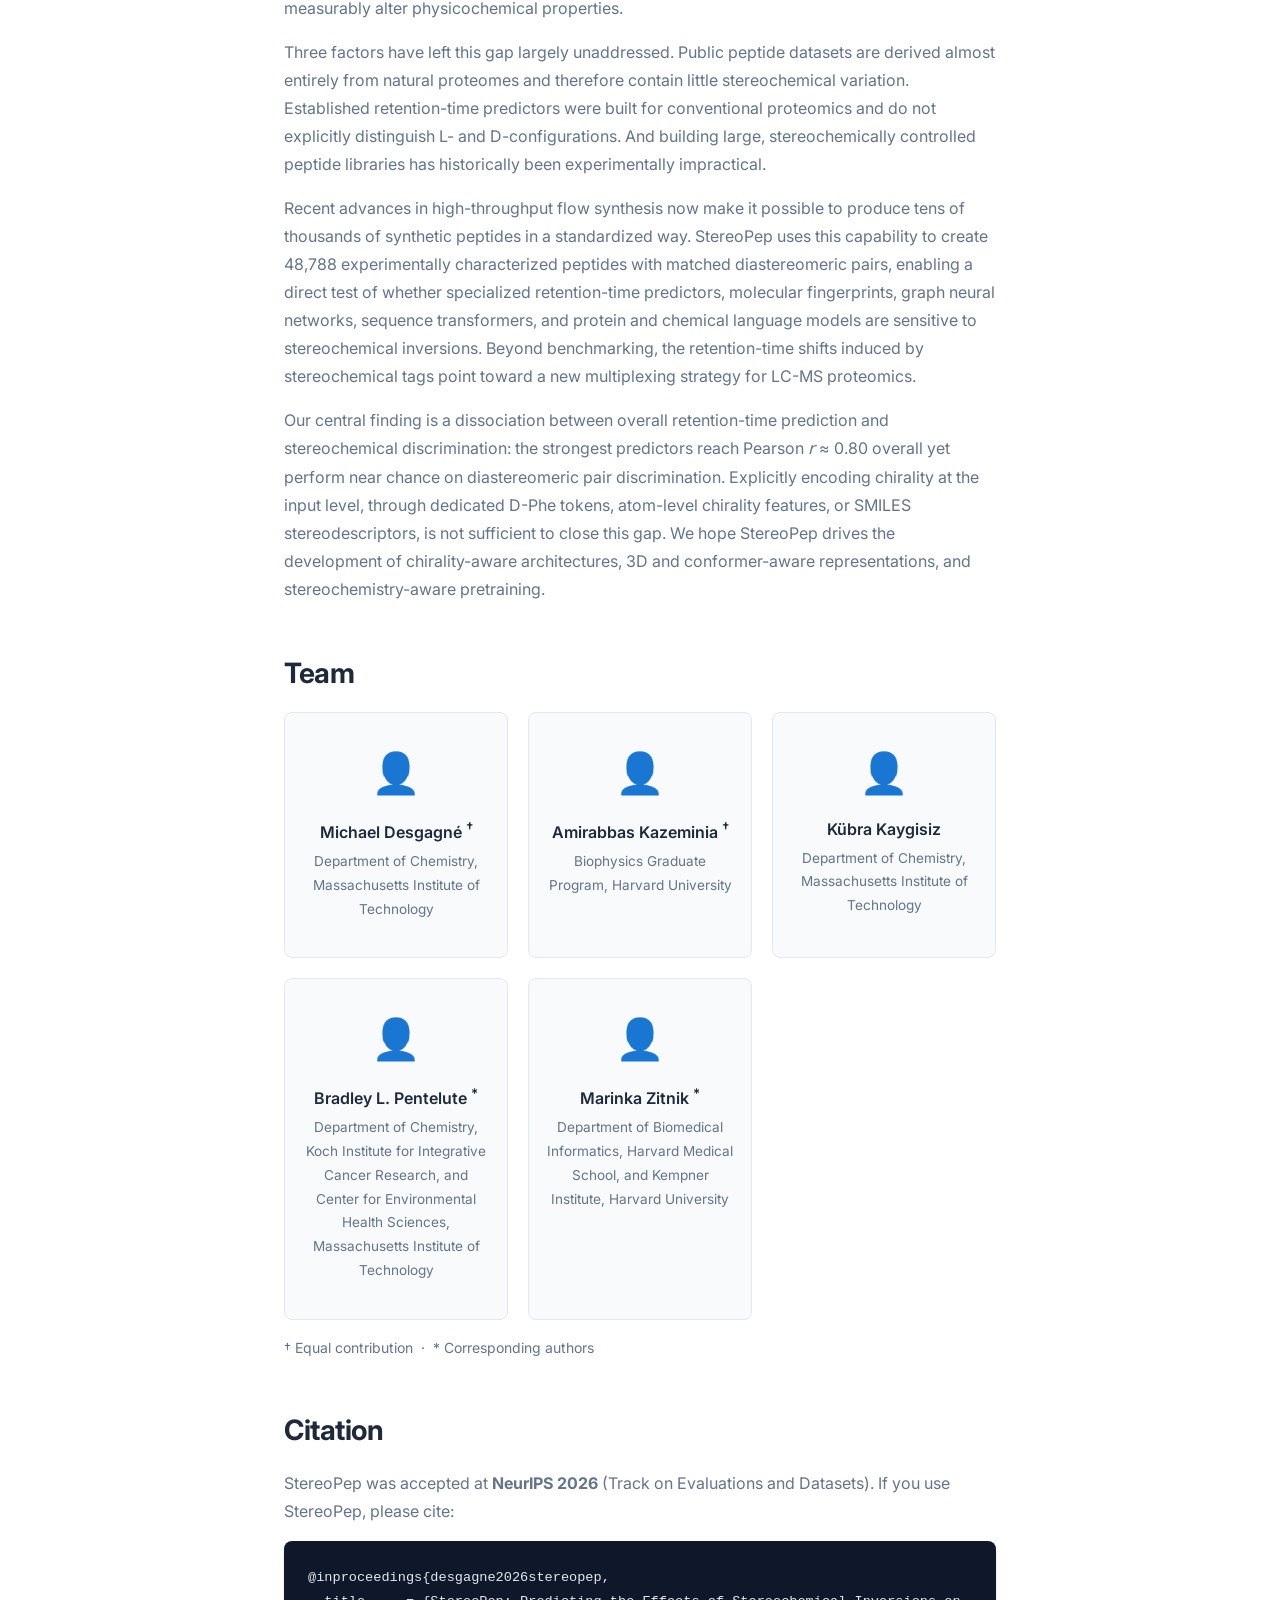
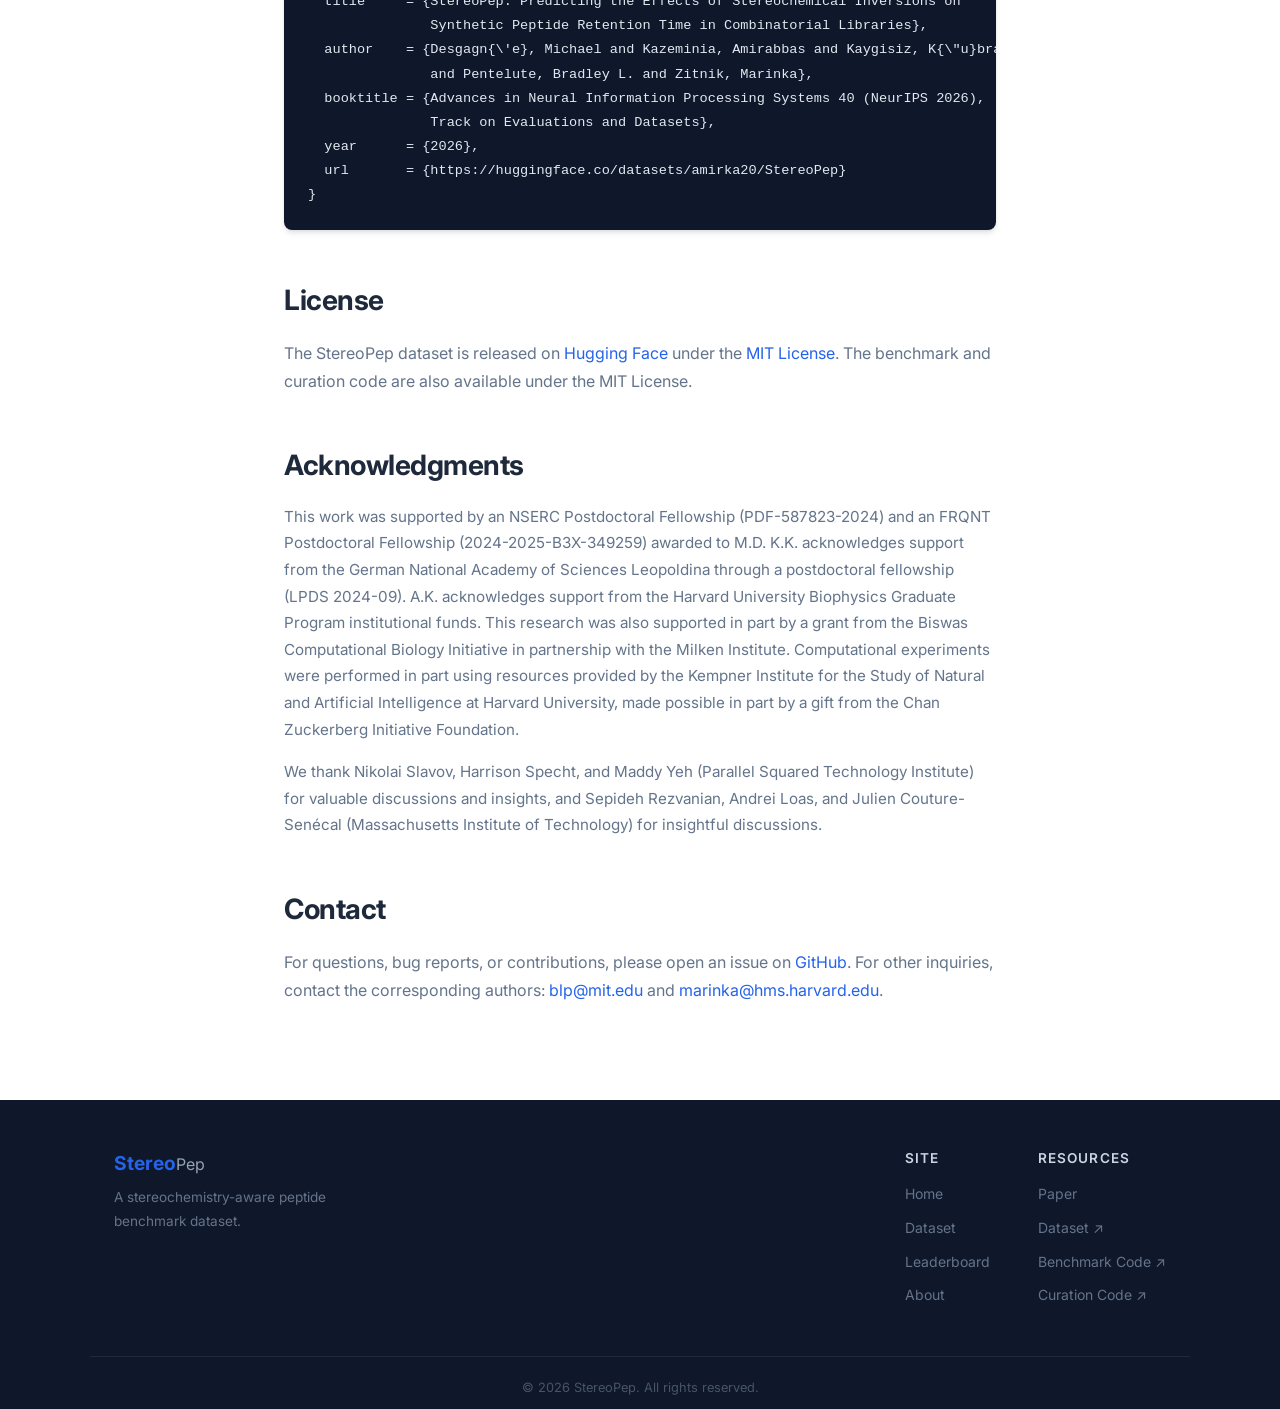
==== commit c5886eef: "updated to accepted version" ====
--- a/about.html
+++ b/about.html
@@ -36,11 +36,12 @@
     <div class="container">
       <h2 class="section-title">What are Diastereomers?</h2>
       <p class="section-desc">
-        Diastereomers are molecules with the same atoms and bonds but different spatial
-        arrangements at one or more stereocenters — and they are <em>not</em> mirror images of
-        each other. The two dipeptides below share an identical sequence yet differ at one
-        alpha carbon, giving them distinct 3D shapes and different physical properties.
-        Drag to rotate and see the difference for yourself.
+        Many amino acids, such as phenylalanine, exist in two stereochemical configurations, L and D. These form
+        enantiomers: non-superimposable mirror images, analogous to left and right hands. Peptides containing
+        multiple stereogenic centers can also form <em>diastereomers</em>, stereoisomers that are <em>not</em> mirror
+        images of one another. Replacing one L-amino acid with its D-counterpart produces a peptide with identical
+        amino acid identities and connectivity but a distinct three-dimensional configuration. The two dipeptides
+        below share the same sequence yet differ at one alpha carbon. Drag to rotate and see the difference for yourself.
       </p>
       <div class="mol-viewer-row">
         <div class="mol-card mol-card-ll">
@@ -69,7 +70,7 @@
       </div>
       <p class="mol-note">
         Same molecular formula &amp; connectivity &mdash; different 3D arrangement.
-        StereoPep captures this structural diversity across <strong>8,882 diastereomer pairs</strong>.
+        StereoPep captures this structural diversity across <strong>8,881 matched D/L-Phe diastereomer pairs</strong>.
       </p>
     </div>
   </section>
@@ -78,68 +79,116 @@
     <div class="container narrow">
       <h2 class="section-title">Motivation</h2>
       <p>
-        Do molecular ML models learn stereochemistry? The field of machine learning has been growing specially for applications in chemistry and biology. In recent years, we have seen development of 
-        many models for predicting molecular properties, strucutre prediction, protein design etc. Some of these models do not explicitly use 3d strcutural info, and it makes sense because it is hard sometimes to
-        generate 3D strcutres. Here we present  
-      </p>
-      <p>
-        StereoPep was created to close this gap — providing a rigorous benchmark that forces models to account
-        for chirality when predicting peptide properties. We hope it will drive the development of
-        stereoisomer-aware molecular representations and models.
+        Do molecular machine learning models actually learn stereochemistry? Deep learning has reshaped molecular
+        and biological modeling: structure predictors reach near-experimental accuracy, protein language models
+        learn evolutionary and structural priors from sequence alone, and generative methods design proteins de novo.
+        Yet models trained predominantly on naturally occurring sequences may exploit sequence and composition
+        statistics without adequately capturing the effects of stereochemical variation. L- and D-amino acids share
+        identical atomic composition and connectivity, so representations based solely on sequence, residue identity,
+        or composition are blind to stereochemical changes, even when those changes measurably alter physicochemical
+        properties.
+      </p>
+      <p>
+        Three factors have left this gap largely unaddressed. Public peptide datasets are derived almost entirely from
+        natural proteomes and therefore contain little stereochemical variation. Established retention-time predictors
+        were built for conventional proteomics and do not explicitly distinguish L- and D-configurations. And building
+        large, stereochemically controlled peptide libraries has historically been experimentally impractical.
+      </p>
+      <p>
+        Recent advances in high-throughput flow synthesis now make it possible to produce tens of thousands of synthetic
+        peptides in a standardized way. StereoPep uses this capability to create 48,788 experimentally characterized
+        peptides with matched diastereomeric pairs, enabling a direct test of whether specialized retention-time
+        predictors, molecular fingerprints, graph neural networks, sequence transformers, and protein and chemical
+        language models are sensitive to stereochemical inversions. Beyond benchmarking, the retention-time shifts
+        induced by stereochemical tags point toward a new multiplexing strategy for LC-MS proteomics.
+      </p>
+      <p>
+        Our central finding is a dissociation between overall retention-time prediction and stereochemical
+        discrimination: the strongest predictors reach Pearson <em>r</em> ≈ 0.80 overall yet perform near chance on
+        diastereomeric pair discrimination. Explicitly encoding chirality at the input level, through dedicated D-Phe
+        tokens, atom-level chirality features, or SMILES stereodescriptors, is not sufficient to close this gap. We hope
+        StereoPep drives the development of chirality-aware architectures, 3D and conformer-aware representations, and
+        stereochemistry-aware pretraining.
       </p>
 
       <h2 class="section-title" style="margin-top: 3rem;">Team</h2>
       <div class="team-grid">
         <div class="team-card">
           <div class="team-avatar">👤</div>
-          <h4>Michael Desgagné <sup>*</sup></h4>
-          <p>Massachusetts Institute of Technology</p>
-        </div>
-        <div class="team-card">
-          <div class="team-avatar">👤</div>
-          <h4>Amirabbas Kazeminia <sup>*</sup></h4>
-          <p>Harvard University</p>
+          <h4>Michael Desgagné <sup>†</sup></h4>
+          <p>Department of Chemistry, Massachusetts Institute of Technology</p>
+        </div>
+        <div class="team-card">
+          <div class="team-avatar">👤</div>
+          <h4>Amirabbas Kazeminia <sup>†</sup></h4>
+          <p>Biophysics Graduate Program, Harvard University</p>
         </div>
         <div class="team-card">
           <div class="team-avatar">👤</div>
           <h4>Kübra Kaygisiz</h4>
-          <p>Massachusetts Institute of Technology</p>
-        </div>
-        <div class="team-card">
-          <div class="team-avatar">👤</div>
-          <h4>Bradley L. Pentelute</h4>
-          <p>Massachusetts Institute of Technology</p>
-        </div>
-        <div class="team-card">
-          <div class="team-avatar">👤</div>
-          <h4>Marinka Zitnik</h4>
-          <p>Harvard University</p>
+          <p>Department of Chemistry, Massachusetts Institute of Technology</p>
+        </div>
+        <div class="team-card">
+          <div class="team-avatar">👤</div>
+          <h4>Bradley L. Pentelute <sup>*</sup></h4>
+          <p>Department of Chemistry, Koch Institute for Integrative Cancer Research, and Center for Environmental Health Sciences, Massachusetts Institute of Technology</p>
+        </div>
+        <div class="team-card">
+          <div class="team-avatar">👤</div>
+          <h4>Marinka Zitnik <sup>*</sup></h4>
+          <p>Department of Biomedical Informatics, Harvard Medical School, and Kempner Institute, Harvard University</p>
         </div>
       </div>
-      <p style="margin-top: 1rem; font-size: 0.875rem; color: var(--text-muted);">* Equal contribution</p>
+      <p style="margin-top: 1rem; font-size: 0.875rem; color: var(--text-muted);">† Equal contribution &nbsp;·&nbsp; * Corresponding authors</p>
 
       <h2 class="section-title" style="margin-top: 3rem;">Citation</h2>
-      <p>If you use StereoPep, please cite:</p>
-      <pre class="code-block"><code>@article{stereoppep2024,
-  title   = {StereoPep: A Benchmark Dataset for Stereoisomer-Aware Peptide Property Prediction},
-  author  = {Author, First and Author, Second and Author, Third},
-  journal = {Journal Name},
-  year    = {2024},
-  url     = {https://arxiv.org/abs/XXXX.XXXXX}
+      <p>
+        StereoPep was accepted at <strong>NeurIPS 2026</strong> (Track on Evaluations and Datasets).
+        If you use StereoPep, please cite:
+      </p>
+      <pre class="code-block"><code>@inproceedings{desgagne2026stereopep,
+  title     = {StereoPep: Predicting the Effects of Stereochemical Inversions on
+               Synthetic Peptide Retention Time in Combinatorial Libraries},
+  author    = {Desgagn{\'e}, Michael and Kazeminia, Amirabbas and Kaygisiz, K{\"u}bra
+               and Pentelute, Bradley L. and Zitnik, Marinka},
+  booktitle = {Advances in Neural Information Processing Systems 40 (NeurIPS 2026),
+               Track on Evaluations and Datasets},
+  year      = {2026},
+  url       = {https://huggingface.co/datasets/amirka20/StereoPep}
 }</code></pre>
 
       <h2 class="section-title" style="margin-top: 3rem;">License</h2>
       <p>
-        The StereoPep dataset is released under the
-        <a href="https://creativecommons.org/licenses/by/4.0/" target="_blank" rel="noopener">Creative Commons Attribution 4.0 (CC BY 4.0)</a>
-        license. The code is available under the MIT License.
+        The StereoPep dataset is released on
+        <a href="https://huggingface.co/datasets/amirka20/StereoPep" target="_blank" rel="noopener">Hugging Face</a>
+        under the <a href="https://opensource.org/licenses/MIT" target="_blank" rel="noopener">MIT License</a>.
+        The benchmark and curation code are also available under the MIT License.
+      </p>
+
+      <h2 class="section-title" style="margin-top: 3rem;">Acknowledgments</h2>
+      <p style="font-size: 0.95rem;">
+        This work was supported by an NSERC Postdoctoral Fellowship (PDF-587823-2024) and an FRQNT Postdoctoral
+        Fellowship (2024-2025-B3X-349259) awarded to M.D. K.K. acknowledges support from the German National Academy
+        of Sciences Leopoldina through a postdoctoral fellowship (LPDS 2024-09). A.K. acknowledges support from the
+        Harvard University Biophysics Graduate Program institutional funds. This research was also supported in part
+        by a grant from the Biswas Computational Biology Initiative in partnership with the Milken Institute.
+        Computational experiments were performed in part using resources provided by the Kempner Institute for the
+        Study of Natural and Artificial Intelligence at Harvard University, made possible in part by a gift from the
+        Chan Zuckerberg Initiative Foundation.
+      </p>
+      <p style="font-size: 0.95rem;">
+        We thank Nikolai Slavov, Harrison Specht, and Maddy Yeh (Parallel Squared Technology Institute) for valuable
+        discussions and insights, and Sepideh Rezvanian, Andrei Loas, and Julien Couture-Senécal (Massachusetts
+        Institute of Technology) for insightful discussions.
       </p>
 
       <h2 class="section-title" style="margin-top: 3rem;">Contact</h2>
       <p>
         For questions, bug reports, or contributions, please open an issue on
-        <a href="https://github.com/amirika20/StereoPep-Benchmarks" target="_blank" rel="noopener">GitHub</a> or contact us at
-        <a href="mailto:contact@example.com">contact@example.com</a>.
+        <a href="https://github.com/amirika20/StereoPep-Benchmarks" target="_blank" rel="noopener">GitHub</a>.
+        For other inquiries, contact the corresponding authors:
+        <a href="mailto:blp@mit.edu">blp@mit.edu</a> and
+        <a href="mailto:marinka@hms.harvard.edu">marinka@hms.harvard.edu</a>.
       </p>
     </div>
   </section>
@@ -148,7 +197,7 @@
     <div class="container footer-inner">
       <div class="footer-brand">
         <span class="logo-accent">Stereo</span>Pep
-        <p>A stereoisomer-aware peptide benchmark dataset.</p>
+        <p>A stereochemistry-aware peptide benchmark dataset.</p>
       </div>
       <div class="footer-links">
         <div class="footer-col">
@@ -172,7 +221,7 @@
       </div>
     </div>
     <div class="footer-bottom">
-      <p>&copy; 2024 StereoPep. All rights reserved.</p>
+      <p>&copy; 2026 StereoPep. All rights reserved.</p>
     </div>
   </footer>
 
--- a/css/style.css
+++ b/css/style.css
@@ -710,3 +710,27 @@
   .mol-canvas { height: 240px; }
   .mol-vs { padding: 0.25rem 0; }
 }
+
+/* ── Leaderboard baseline rows ────────────────────────────────────── */
+.baseline-row td {
+  background: #f8fafc;
+  color: var(--text-muted);
+  font-size: .85rem;
+  border-bottom: 2px solid var(--border);
+}
+
+.filter-group {
+  display: flex;
+  flex-wrap: wrap;
+  gap: .5rem;
+}
+
+.data-table code,
+.section-desc code,
+p code {
+  font-family: 'JetBrains Mono', monospace;
+  font-size: .85em;
+  background: #f1f5f9;
+  padding: .1em .35em;
+  border-radius: 4px;
+}
